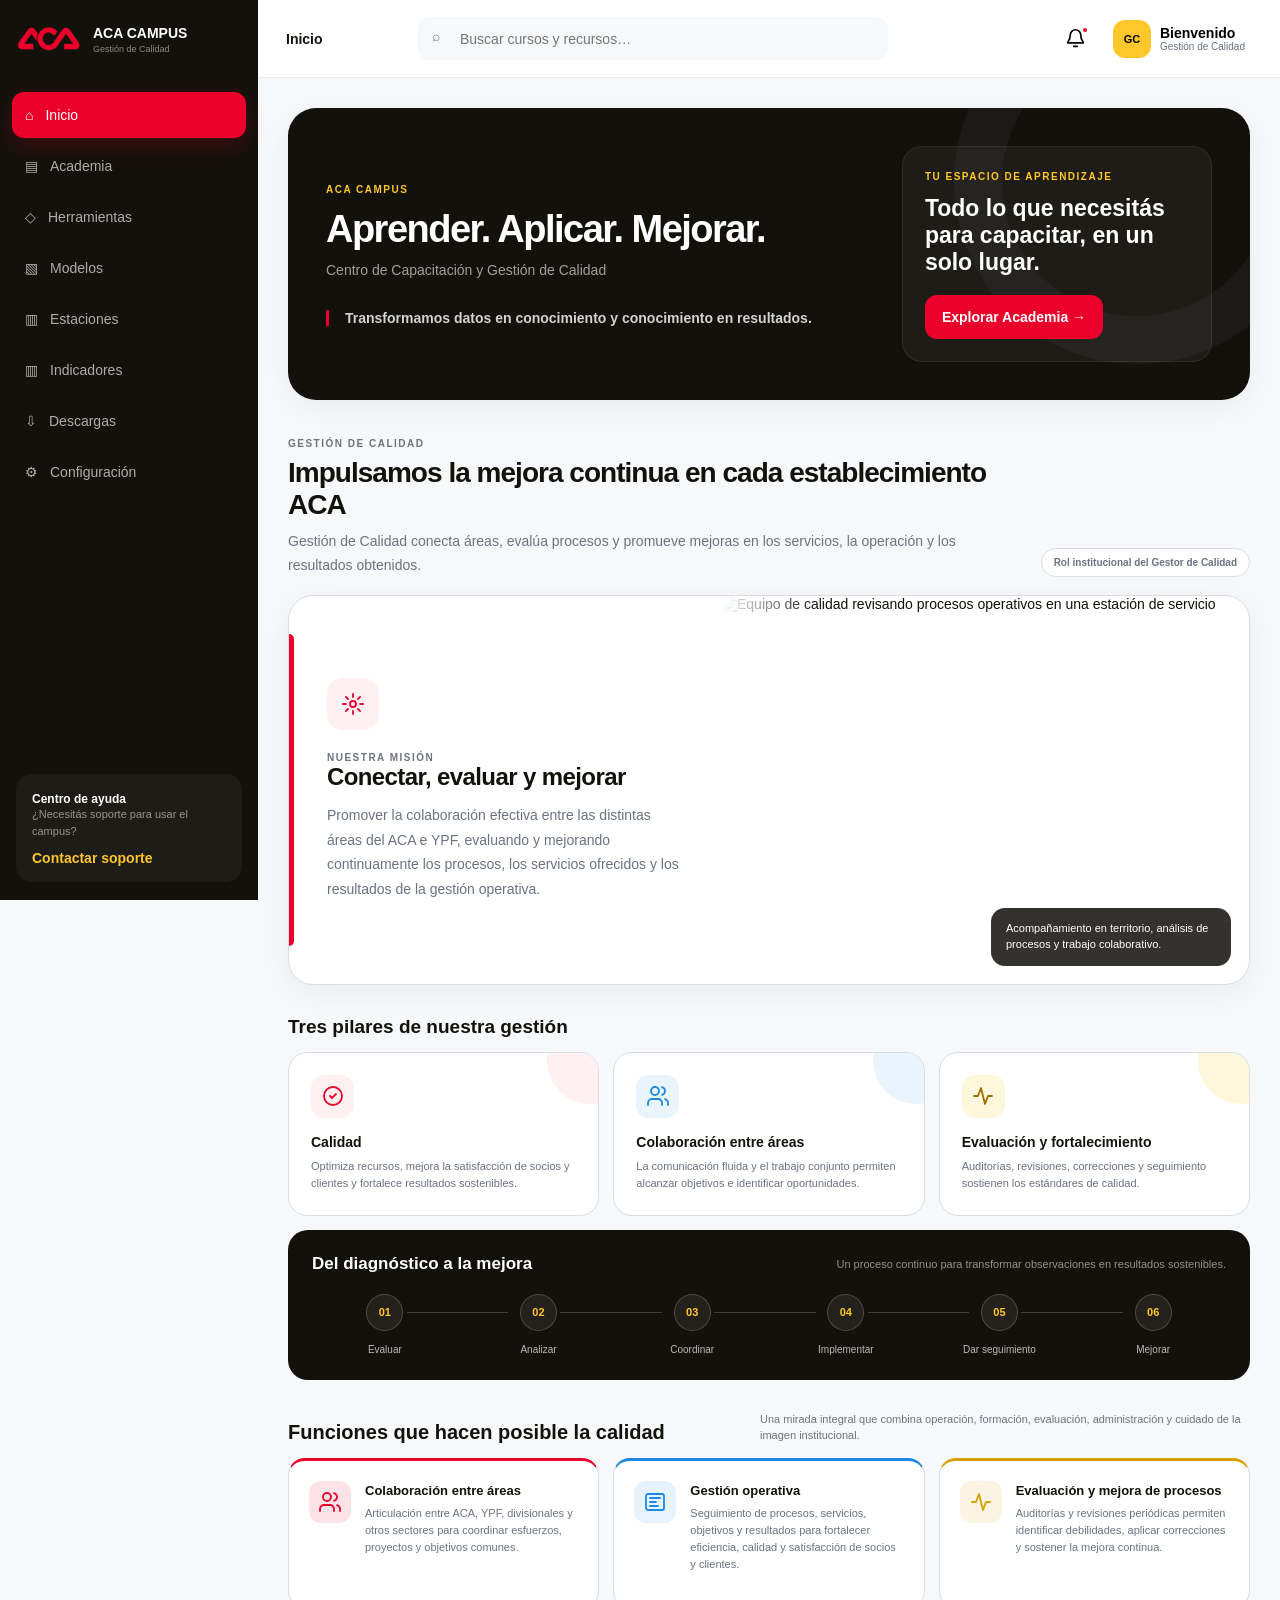
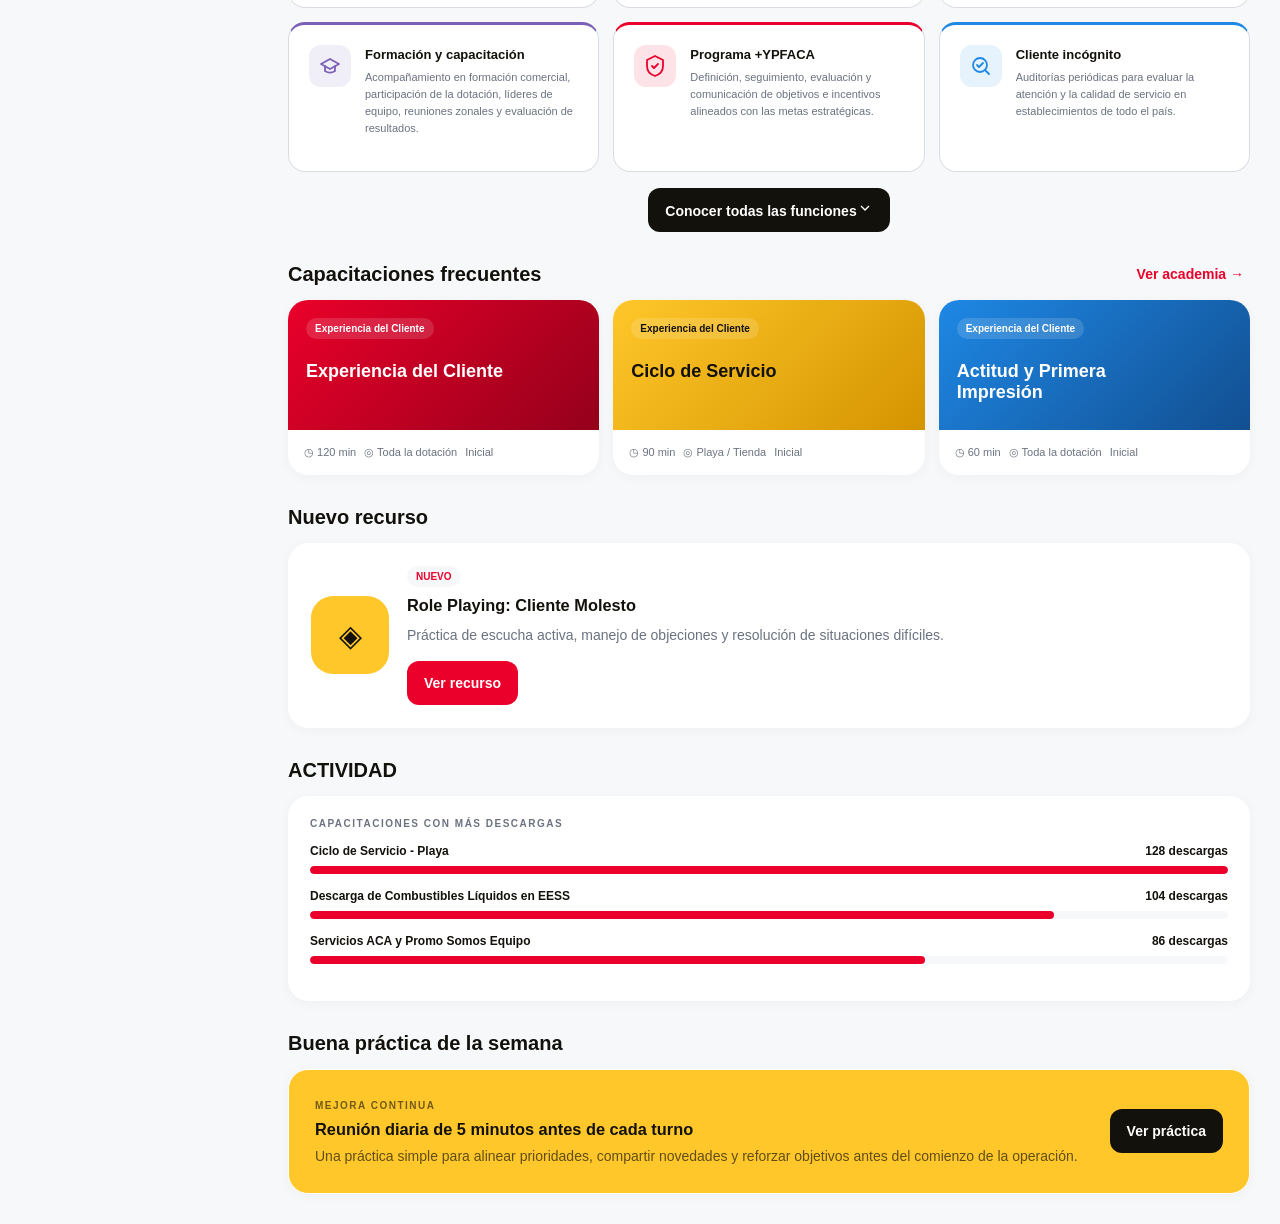
==== index.html @ 15010ae4 "Actualizar caché de materiales" ====
<!doctype html>
<html lang="es"><head><meta charset="utf-8"><meta name="viewport" content="width=device-width,initial-scale=1"><meta name="theme-color" content="#13110C"><title>ACA Campus</title><link rel="stylesheet" href="academy.css"><link rel="stylesheet" href="home-quality.css"><style>.quality-mission-visual{margin:0}</style>
<style>
:root{--black:#13110C;--red:#EA002A;--yellow:#FFC72A;--white:#fff;--bg:#F7F8FA;--line:#D9DDE3;--muted:#6B7280;--blue:#1E88E5;--shadow:0 8px 32px #13110c0d}*{box-sizing:border-box}html{scroll-behavior:smooth}body{margin:0;background:var(--bg);color:var(--black);font-family:Inter,-apple-system,BlinkMacSystemFont,"Segoe UI",Arial,sans-serif;font-size:14px}button,input{font:inherit}button,a{cursor:pointer}button:focus-visible,a:focus-visible,input:focus-visible{outline:3px solid #ea002a55;outline-offset:2px}.icon{width:20px;height:20px;stroke:currentColor;fill:none;stroke-width:1.9;stroke-linecap:round;stroke-linejoin:round}.sidebar{position:fixed;inset:0 auto 0 0;width:258px;background:var(--black);color:white;z-index:30;display:flex;flex-direction:column}.brand{height:78px;padding:18px;display:flex;align-items:center;gap:11px}.logo-slot{position:relative;width:64px;height:40px;flex:0 0 64px;overflow:hidden}.logo-slot img{position:absolute;width:328px;height:auto;max-width:none;left:-123px;top:-59px}.brand b{font-size:14px}.brand small{display:block;color:#ffffff82;font-size:9px;margin-top:3px}.nav{padding:14px 12px;display:grid;gap:5px}.nav button{min-height:46px;border:0;border-radius:12px;background:transparent;color:#ffffffa8;display:flex;align-items:center;gap:12px;padding:0 13px;text-align:left}.nav button:hover{background:#ffffff12;color:#fff}.nav button.active{background:var(--red);color:#fff;box-shadow:0 8px 25px #ea002a33}.help{margin:auto 16px 18px;padding:16px;border-radius:16px;background:#ffffff0c}.help b{font-size:12px}.help p{font-size:11px;line-height:1.5;color:#ffffff88}.help button{border:0;background:none;color:var(--yellow);font-weight:700;padding:0}.header{position:sticky;top:0;margin-left:258px;height:78px;background:#fffffff2;backdrop-filter:blur(14px);border-bottom:1px solid #d9dde399;z-index:20;display:flex;align-items:center;padding:0 28px;gap:22px}.section-name{font-weight:800;min-width:110px}.search{position:relative;max-width:470px;flex:1}.search input{width:100%;height:43px;border:0;background:var(--bg);border-radius:12px;padding:0 15px 0 42px}.search .icon{position:absolute;left:14px;top:11px;color:var(--muted)}.head-actions{margin-left:auto;display:flex;align-items:center;gap:9px}.icon-btn{width:42px;height:42px;border:0;border-radius:12px;background:transparent;display:grid;place-items:center;position:relative}.icon-btn:hover{background:var(--bg)}.dot{position:absolute;width:8px;height:8px;border-radius:50%;background:var(--red);right:8px;top:8px;border:2px solid white}.profile{border:0;background:transparent;display:flex;gap:9px;align-items:center;text-align:left;padding:4px 7px;border-radius:12px}.profile:hover{background:var(--bg)}.avatar{width:38px;height:38px;background:var(--yellow);border-radius:12px;display:grid;place-items:center;font-size:11px;font-weight:800}.profile small{display:block;color:var(--muted);font-size:10px}.menu{display:none}.main{margin-left:258px;padding:30px;max-width:1700px}.view{display:none;animation:fade .28s ease}.view.active{display:block}@keyframes fade{from{opacity:0;transform:translateY(7px)}}h1,h2,h3,p{margin-top:0}.eyebrow{text-transform:uppercase;font-weight:800;letter-spacing:.15em;font-size:10px;color:var(--muted)}.page-title{font-size:31px;letter-spacing:-.04em;margin-bottom:8px}.lead{color:var(--muted);max-width:660px;line-height:1.65}.section-head{display:flex;justify-content:space-between;align-items:center;margin:31px 0 14px}.section-head h2{font-size:20px;margin:0}.link-btn{border:0;background:none;color:var(--red);font-weight:700}.card{background:#fff;border:1px solid #fff;border-radius:20px;box-shadow:0 2px 12px #13110c0a}.hero{border-radius:28px;background:var(--black);color:white;padding:38px;position:relative;overflow:hidden;display:grid;grid-template-columns:1.3fr .7fr;align-items:center;min-height:270px;box-shadow:var(--shadow)}.hero:after{content:"";position:absolute;width:270px;height:270px;border:48px solid #ffffff0a;border-radius:50%;right:-70px;top:-110px}.hero h1{font-size:38px;letter-spacing:-.04em;margin:8px 0}.hero p{color:#ffffff99;line-height:1.6}.hero blockquote{margin:28px 0 0;border-left:3px solid var(--red);padding-left:16px;color:#ffffffd0;font-weight:600}.hero-side{z-index:1;background:#ffffff0c;border:1px solid #ffffff12;border-radius:20px;padding:22px}.hero-side h2{font-size:23px}.btn{border:0;background:var(--red);color:#fff;font-weight:750;border-radius:12px;padding:12px 17px;min-height:44px;transition:.2s}.btn:hover{transform:translateY(-1px);background:#c90024}.btn.dark{background:var(--black)}.btn.ghost{background:#fff;color:var(--black);border:1px solid var(--line)}.stats,.quick,.training-grid,.kpis,.tools-grid,.model-grid,.station-grid{display:grid;gap:14px}.stats{grid-template-columns:repeat(4,1fr);margin-top:16px}.stat{padding:19px}.stat strong{font-size:25px}.stat span{display:block;color:var(--muted);font-size:12px;margin-top:5px}.quick{grid-template-columns:repeat(6,1fr)}.quick-card{border:0;text-align:left;padding:16px;min-height:126px;display:flex;flex-direction:column;justify-content:space-between;transition:.2s}.quick-card:hover,.lift:hover{transform:translateY(-3px);box-shadow:var(--shadow)}.quick-card .ico{width:43px;height:43px;border-radius:13px;background:#fff0f2;color:var(--red);display:grid;place-items:center}.quick-card b{display:block}.training-grid{grid-template-columns:repeat(3,1fr)}.course{border:0;text-align:left;overflow:hidden;padding:0;transition:.2s}.course-art{height:130px;background:linear-gradient(135deg,var(--red),#94001b);padding:18px;color:#fff;position:relative}.course:nth-child(3n+2) .course-art{background:linear-gradient(135deg,var(--yellow),#d49400);color:var(--black)}.course:nth-child(3n) .course-art{background:linear-gradient(135deg,var(--blue),#124f91)}.course-art b{font-size:18px;display:block;max-width:220px}.course-body{padding:16px}.meta{display:flex;gap:8px;flex-wrap:wrap;color:var(--muted);font-size:11px}.badge{display:inline-block;border-radius:99px;background:var(--bg);padding:5px 9px;font-weight:700;font-size:10px}.two-col{display:grid;grid-template-columns:1.3fr .7fr;gap:17px}.resource{padding:22px;display:flex;gap:18px;align-items:center}.resource-icon{width:78px;height:78px;display:grid;place-items:center;border-radius:22px;background:var(--yellow);font-size:30px}.timeline{padding:20px}.event{display:flex;gap:13px;padding:10px 0}.date{width:50px;height:46px;border-radius:12px;background:var(--bg);color:var(--red);display:grid;place-items:center;font-size:10px;font-weight:800;text-align:center}.event p{margin:0;font-weight:700}.event small{color:var(--muted)}.progress-card{padding:21px}.progress-row{margin:15px 0}.progress-row div{display:flex;justify-content:space-between;font-size:12px;font-weight:700}.track{height:8px!important;background:var(--bg);border-radius:99px;margin-top:8px;overflow:hidden}.track i{display:block;height:100%;background:var(--red);border-radius:99px}.practice{padding:26px;background:var(--yellow);display:flex;gap:17px;align-items:center;justify-content:space-between}.practice p{color:#13110caa;margin:7px 0 0;line-height:1.5}.filters{display:flex;gap:8px;flex-wrap:wrap;margin:22px 0}.filter{border:1px solid var(--line);background:#fff;border-radius:99px;padding:9px 14px;color:var(--muted)}.filter.active{background:var(--black);color:#fff;border-color:var(--black)}.tools-grid{grid-template-columns:repeat(3,1fr)}.tool-card,.model-card,.station{padding:20px}.tool-card h3,.model-card h3,.station h3{margin:14px 0 8px}.tool-card p,.model-card p,.station p{color:var(--muted);line-height:1.5;font-size:12px}.tool-icon{width:45px;height:45px;background:#fff7dc;color:#9b7100;border-radius:14px;display:grid;place-items:center}.card-actions{display:flex;gap:8px;margin-top:17px}.card-actions .btn{padding:9px 12px;min-height:38px;font-size:12px}.model-grid,.station-grid{grid-template-columns:repeat(4,1fr)}.preview{height:95px;border-radius:13px;background:linear-gradient(135deg,var(--bg),#e8ebef);display:grid;place-items:center;color:var(--muted)}.status{color:#138a55;background:#e9f8f1}.status.warn{color:#9a6700;background:#fff5d7}.kpis{grid-template-columns:repeat(4,1fr)}.chart-grid{display:grid;grid-template-columns:1.4fr .6fr;gap:16px;margin-top:16px}.chart{padding:24px}.bars{height:220px;display:flex;align-items:end;gap:9%;padding:25px 4% 0;border-bottom:1px solid var(--line)}.bar{flex:1;background:linear-gradient(var(--blue),#78b8ed);border-radius:8px 8px 0 0;position:relative}.bar span{position:absolute;bottom:-22px;width:100%;text-align:center;font-size:10px;color:var(--muted)}.donut{width:150px;height:150px;border-radius:50%;background:conic-gradient(var(--red) 0 42%,var(--yellow) 42% 70%,var(--blue) 70% 88%,var(--line) 88%);margin:22px auto;display:grid;place-items:center}.donut:after{content:"88%";width:102px;height:102px;border-radius:50%;background:#fff;display:grid;place-items:center;font-size:24px;font-weight:800}.empty{padding:50px;text-align:center}.modal-wrap{display:none;position:fixed;inset:0;background:#13110cb8;z-index:100;padding:18px;align-items:center;justify-content:center}.modal-wrap.open{display:flex}.modal{background:#fff;width:min(850px,100%);max-height:92vh;overflow:auto;border-radius:24px;box-shadow:0 25px 80px #0005}.modal-head{background:var(--black);color:#fff;padding:27px;position:relative}.modal-body{padding:27px}.close{position:absolute;right:18px;top:17px;border:0;background:#ffffff18;color:#fff;width:39px;height:39px;border-radius:12px;font-size:21px}.detail-grid{display:grid;grid-template-columns:repeat(3,1fr);gap:12px}.detail-box{background:var(--bg);padding:15px;border-radius:14px}.detail-box b{display:block;margin-bottom:5px}.resources{display:grid;grid-template-columns:repeat(4,1fr);gap:9px}.resource-mini{padding:13px;border:1px solid var(--line);border-radius:12px;text-align:center}.toast{position:fixed;right:24px;bottom:24px;background:var(--black);color:#fff;border-left:4px solid var(--yellow);padding:14px 18px;border-radius:12px;box-shadow:var(--shadow);z-index:200;transform:translateY(100px);opacity:0;transition:.25s}.toast.show{transform:none;opacity:1}.overlay{display:none}.search-results{position:absolute;top:49px;left:0;right:0;background:#fff;border-radius:14px;box-shadow:var(--shadow);padding:8px;display:none;max-height:330px;overflow:auto}.search-results.open{display:block}.result{width:100%;border:0;background:#fff;text-align:left;padding:12px;border-radius:10px}.result:hover{background:var(--bg)}.result small{display:block;color:var(--muted);margin-top:3px}
.head-actions{position:relative}.notification-button .icon{width:21px;height:21px}.notification-panel{display:none;position:absolute;right:0;top:52px;width:350px;background:var(--white);border:1px solid var(--line);border-radius:17px;box-shadow:0 18px 50px #13110c1f;overflow:hidden;z-index:60}.notification-panel.open{display:block;animation:fade .2s ease}.notification-head{display:flex;align-items:center;justify-content:space-between;padding:17px 18px;border-bottom:1px solid var(--line)}.notification-head h2{font-size:16px;margin:0}.notification-item{display:flex;gap:12px;padding:14px 18px;border-bottom:1px solid #d9dde380}.notification-mark{width:9px;height:9px;flex:0 0 9px;margin-top:5px;border-radius:50%;background:var(--red)}.notification-item b{display:block;font-size:12px}.notification-item p{margin:3px 0;color:var(--black);font-weight:650;font-size:12px}.notification-item time{color:var(--muted);font-size:10px}.notification-all{width:100%;border:0;background:var(--white);color:var(--red);padding:14px;font-weight:750}.notification-all:hover{background:var(--bg)}
@media(max-width:1100px){.quick{grid-template-columns:repeat(3,1fr)}.tools-grid{grid-template-columns:repeat(2,1fr)}.model-grid,.station-grid{grid-template-columns:repeat(2,1fr)}}@media(max-width:800px){.sidebar{transform:translateX(-100%);transition:.25s;width:286px}.sidebar.open{transform:none}.overlay.open{display:block;position:fixed;inset:0;background:#0007;z-index:29}.header,.main{margin-left:0}.header{padding:0 14px}.menu{display:grid}.section-name{display:none}.profile div:last-child{display:none}.main{padding:20px 15px}.hero{grid-template-columns:1fr;padding:27px}.hero-side{margin-top:22px}.stats,.kpis{grid-template-columns:repeat(2,1fr)}.training-grid,.tools-grid{grid-template-columns:1fr 1fr}.two-col,.chart-grid{grid-template-columns:1fr}}@media(max-width:560px){.search{display:none}.notification-panel{position:fixed;top:70px;left:12px;right:12px;width:auto}.hero h1{font-size:31px}.stats,.training-grid,.tools-grid,.model-grid,.station-grid,.detail-grid{grid-template-columns:1fr}.quick{grid-template-columns:repeat(2,1fr)}.resources{grid-template-columns:repeat(2,1fr)}.practice,.resource{align-items:flex-start;flex-direction:column}.main{padding:16px 12px}.page-title{font-size:27px}}
</style></head><body>
<div class="overlay" id="overlay"></div><aside class="sidebar" id="sidebar"><div class="brand"><span class="logo-slot"><img src="logo.png" alt="Automóvil Club Argentino"></span><div><b>ACA CAMPUS</b><small>Gestión de Calidad</small></div></div><nav class="nav" id="nav" aria-label="Navegación principal"></nav><div class="help"><b>Centro de ayuda</b><p>¿Necesitás soporte para usar el campus?</p><button data-toast="Solicitud de soporte registrada">Contactar soporte</button></div></aside>
<header class="header"><button class="icon-btn menu" id="menu" aria-label="Abrir menú">☰</button><b class="section-name" id="sectionName">Inicio</b><div class="search"><span class="icon">⌕</span><input id="search" aria-label="Buscar capacitaciones y herramientas" placeholder="Buscar cursos y recursos…" autocomplete="off"><div class="search-results" id="results"></div></div><div class="head-actions"><button class="icon-btn notification-button" id="notificationButton" aria-label="Abrir novedades" aria-expanded="false" aria-controls="notificationPanel"><svg class="icon" viewBox="0 0 24 24" aria-hidden="true"><path d="M18 8a6 6 0 0 0-12 0c0 7-3 7-3 9h18c0-2-3-2-3-9"></path><path d="M10 21h4"></path></svg><i class="dot" id="notificationDot"></i></button><section class="notification-panel" id="notificationPanel" aria-label="Novedades"><div class="notification-head"><h2>Novedades</h2><span class="badge">3 nuevas</span></div><article class="notification-item"><i class="notification-mark"></i><div><b>Nueva capacitación disponible</b><p>Experiencia del Cliente</p><time>Hace 2 días</time></div></article><article class="notification-item"><i class="notification-mark"></i><div><b>Nuevo recurso</b><p>Role Playing – Cliente Molesto</p><time>Hace 3 días</time></div></article><article class="notification-item"><i class="notification-mark"></i><div><b>Material actualizado</b><p>Ciclo de Servicio</p><time>Hace 5 días</time></div></article><button class="notification-all" data-toast="Todas las novedades están al día">Ver todas las novedades</button></section><button class="profile" data-toast="Gestión de Calidad"><span class="avatar">GC</span><div><b>Bienvenido</b><small>Gestión de Calidad</small></div></button></div></header><main class="main" id="app"></main>
<div class="modal-wrap" id="modal" role="dialog" aria-modal="true" aria-labelledby="modalTitle"><div class="modal"><div class="modal-head"><button class="close" aria-label="Cerrar detalle">×</button><span class="eyebrow" style="color:var(--yellow)">Ficha de capacitación</span><h2 id="modalTitle"></h2><div class="meta" id="modalMeta"></div></div><div class="modal-body" id="modalBody"></div></div></div><div class="toast" id="toast" role="status" aria-live="polite"></div>
<script src="academy-data.js?v=20260818-3"></script><script src="home-quality.js"></script>
<script>
'use strict';
const icons={home:'⌂',academy:'▤',tools:'◇',models:'▧',stations:'▥',indicators:'▥',downloads:'⇩',settings:'⚙'};
const nav=[['inicio','Inicio','home'],['academia','Academia','academy'],['herramientas','Herramientas','tools'],['modelos','Modelos','models'],['estaciones','Estaciones','stations'],['indicadores','Indicadores','indicators'],['descargas','Descargas','downloads'],['configuracion','Configuración','settings']];
const courses=[['Experiencia del Cliente','Experiencia del Cliente','120 min','Toda la dotación','Inicial'],['Ciclo de Servicio','Experiencia del Cliente','90 min','Playa / Tienda','Inicial'],['Actitud y Primera Impresión','Experiencia del Cliente','60 min','Toda la dotación','Inicial'],['Venta Sugestiva','Comercial','90 min','Equipo comercial','Intermedio'],['Asociación ACA','Comercial','60 min','Equipo comercial','Inicial'],['Trabajo en Equipo','Trabajo en Equipo','90 min','Toda la dotación','Intermedio'],['Manejo de Conflictos','Gestión','120 min','Responsables de equipo','Avanzado'],['Indicadores','Gestión','75 min','Gestores de Calidad','Intermedio'],['Descarga de Combustibles','Operación','90 min','Personal de playa','Avanzado']];
const tools=[['Role Playing','Practicar conversaciones reales','20 min','Simulación'],['Casos reales','Analizar decisiones y consecuencias','30 min','Análisis'],['Análisis de reseñas','Detectar oportunidades desde la voz del cliente','25 min','Debate'],['Fichas de procesos','Comprender pasos críticos','20 min','Proceso'],['¿Quién hace qué?','Clarificar roles y responsabilidades','15 min','Equipo'],['Ordenar el proceso','Reconstruir una secuencia operativa','20 min','Juego'],['Semáforo','Priorizar mejoras y riesgos','15 min','Reflexión'],['Caja de decisiones','Entrenar criterios ante dilemas','25 min','Desafío'],['Cliente por un día','Observar desde la experiencia cliente','40 min','Inmersión'],['Bingo comercial','Reforzar conceptos de venta','20 min','Gamificación'],['Muro de ideas','Construir soluciones colaborativas','15 min','Ideación'],['Videos cortos','Disparar conversaciones concretas','10 min','Audiovisual'],['Kahoot / Quiz','Comprobar aprendizajes jugando','15 min','Evaluación']];
const models=['Planificación de capacitación','Agenda','Lista de asistencia','Evaluación','Encuesta','Registro de compromisos','Informe de capacitación','Seguimiento'];
const stations=[['ACA Córdoba','Experiencia del Cliente · 08 ago','32','Al día'],['ACA Rosario','Ciclo de Servicio · 29 jul','24','Seguimiento pendiente'],['ACA Tucumán','Venta Sugestiva · 22 jul','19','Al día'],['ACA Mendoza','Trabajo en Equipo · 15 jul','27','En revisión']];
const app=document.getElementById('app'),sidebar=document.getElementById('sidebar'),overlay=document.getElementById('overlay'),notificationButton=document.getElementById('notificationButton'),notificationPanel=document.getElementById('notificationPanel'),notificationDot=document.getElementById('notificationDot');
document.getElementById('nav').innerHTML=nav.map(([id,label,ico])=>`<button data-view="${id}"><span aria-hidden="true">${icons[ico]}</span>${label}</button>`).join('');
const head=(title,desc)=>`<p class="eyebrow">ACA Campus</p><h1 class="page-title">${title}</h1><p class="lead">${desc}</p>`;
const courseCards=(list=courses)=>`<div class="training-grid">${list.map((c,i)=>`<button class="course card lift" data-course="${c[0]}"><div class="course-art"><span class="badge" style="background:#ffffff24;color:inherit">${c[1]}</span><b style="margin-top:22px">${c[0]}</b></div><div class="course-body"><div class="meta"><span>◷ ${c[2]}</span><span>◎ ${c[3]}</span><span>${c[4]}</span></div></div></button>`).join('')}</div>`;
const dashboard=()=>`<section class="hero"><div><p class="eyebrow" style="color:var(--yellow)">ACA CAMPUS</p><h1>Aprender. Aplicar. Mejorar.</h1><p>Centro de Capacitación y Gestión de Calidad</p><blockquote>Transformamos datos en conocimiento y conocimiento en resultados.</blockquote></div><div class="hero-side"><p class="eyebrow" style="color:var(--yellow)">Tu espacio de aprendizaje</p><h2>Todo lo que necesitás para capacitar, en un solo lugar.</h2><button class="btn" data-view="academia">Explorar Academia →</button></div></section><section class="stats"><article class="card stat"><strong>5</strong><span>Capacitaciones realizadas</span></article><article class="card stat"><strong>78</strong><span>Personas capacitadas</span></article><article class="card stat"><strong>12,5 h</strong><span>Horas capacitadas</span></article><article class="card stat"><strong>3</strong><span>Nuevos recursos</span></article></section><div class="section-head"><h2>Accesos rápidos</h2></div><section class="quick">${nav.slice(1,7).map(([id,label,ico])=>`<button class="quick-card card" data-view="${id}"><span class="ico">${icons[ico]}</span><b>${label} ↗</b></button>`).join('')}</section><div class="section-head"><h2>Capacitaciones frecuentes</h2><button class="link-btn" data-view="academia">Ver academia →</button></div>${courseCards(courses.slice(0,3))}<div class="section-head"><h2>Recursos y agenda</h2></div><div class="two-col"><article class="card resource"><div class="resource-icon">◈</div><div><span class="badge" style="color:var(--red)">NUEVO</span><h3 style="margin:9px 0">Role Playing: Cliente Molesto</h3><p class="lead">Práctica de escucha activa, manejo de objeciones y resolución de situaciones difíciles.</p><button class="btn" data-resource="Role Playing: Cliente Molesto">Ver recurso</button></div></article><article class="card timeline"><div class="event"><span class="date">15 AGO</span><div><p>ACA Córdoba</p><small>Experiencia del Cliente · En preparación</small></div></div><div class="event"><span class="date">22 AGO</span><div><p>ACA Rosario</p><small>Ciclo de Servicio · Programada</small></div></div></article></div><div class="section-head"><h2>Mi actividad</h2></div><article class="card progress-card">${[['Capacitaciones realizadas',80],['Horas capacitadas',65],['Estaciones alcanzadas',90]].map(x=>`<div class="progress-row"><div><span>${x[0]}</span><b>${x[1]}%</b></div><div class="track"><i style="width:${x[1]}%"></i></div></div>`).join('')}</article><div class="section-head"><h2>Buena práctica de la semana</h2></div><article class="card practice"><div><span class="eyebrow" style="color:#13110c99">Mejora continua</span><h3 style="margin:8px 0 0">Reunión diaria de 5 minutos antes de cada turno</h3><p>Una práctica simple para alinear prioridades, compartir novedades y reforzar objetivos antes del comienzo de la operación.</p></div><button class="btn dark" data-toast="Buena práctica guardada">Ver práctica</button></article>`;
const views={inicio:dashboard,academia:()=>`${head('Academia','Biblioteca visual para preparar experiencias de aprendizaje que se convierten en resultados.')}<div class="filters" id="filters">${['Todas','Experiencia del Cliente','Comercial','Trabajo en Equipo','Gestión','Seguridad','Operación'].map((f,i)=>`<button class="filter ${i?'':'active'}" data-filter="${f}">${f}</button>`).join('')}</div><div id="courseList">${courseCards()}</div>`,herramientas:()=>`${head('Caja de Herramientas del Capacitador','Dinámicas listas para activar la participación, practicar y llevar el aprendizaje a la acción.')}<div class="tools-grid" style="margin-top:24px">${tools.map(t=>`<article class="card tool-card lift"><div class="tool-icon">◇</div><h3>${t[0]}</h3><p>${t[1]}</p><div class="meta"><span>◷ ${t[2]}</span><span class="badge">${t[3]}</span></div><div class="card-actions"><button class="btn" data-resource="${t[0]}">Ver recurso</button></div></article>`).join('')}</div>`,modelos:()=>`${head('Modelos','Plantillas editables para preparar, documentar y acompañar cada capacitación.')}<div class="model-grid" style="margin-top:24px">${models.map(m=>`<article class="card model-card lift"><div class="preview">▤ Vista previa</div><h3>${m}</h3><p>Modelo institucional listo para adaptar.</p><div class="card-actions"><button class="btn ghost" data-toast="Vista previa: ${m}">Vista previa</button><button class="btn" data-toast="Descarga simulada: ${m}">Descargar</button></div></article>`).join('')}</div>`,estaciones:()=>`${head('Estaciones','Seguimiento visual de la actividad de capacitación en cada sede.')}<div class="station-grid" style="margin-top:24px">${stations.map(s=>`<article class="card station lift"><span class="badge ${s[3].includes('pendiente')?'warn':'status'}">${s[3]}</span><h3>${s[0]}</h3><p><b>Última capacitación</b><br>${s[1]}</p><p><b>${s[2]}</b> participantes</p><button class="btn ghost" data-toast="Ficha de ${s[0]}">Ver estación</button></article>`).join('')}</div>`,indicadores:()=>`${head('Indicadores','Una lectura clara del impacto del aprendizaje en la red ACA.')}<div class="kpis" style="margin-top:24px">${[['24','Capacitaciones realizadas'],['126 h','Horas capacitadas'],['184','Participantes'],['12','Estaciones alcanzadas']].map(x=>`<article class="card stat"><strong>${x[0]}</strong><span>${x[1]}</span></article>`).join('')}</div><div class="chart-grid"><article class="card chart"><h3>Capacitaciones por mes</h3><div class="bars">${[38,54,48,70,82,96].map((v,i)=>`<i class="bar" style="height:${v}%"><span>${['Mar','Abr','May','Jun','Jul','Ago'][i]}</span></i>`).join('')}</div></article><article class="card chart"><h3>Estaciones alcanzadas</h3><div class="donut"></div><p style="text-align:center;color:var(--muted)">Meta anual</p></article></div><div class="section-head"><h2>Temas más utilizados</h2></div><article class="card progress-card">${[['Experiencia del Cliente',86],['Ciclo de Servicio',68],['Venta Sugestiva',52]].map(x=>`<div class="progress-row"><div><span>${x[0]}</span><b>${x[1]}%</b></div><div class="track"><i style="width:${x[1]}%;background:var(--blue)"></i></div></div>`).join('')}</article>`,descargas:()=>`${head('Descargas','Materiales disponibles para acompañarte online y offline.')}<div class="model-grid" style="margin-top:24px">${['Kit del capacitador','Presentaciones frecuentes','Checklists operativos','Material institucional'].map(m=>`<article class="card model-card"><div class="preview">⇩</div><h3>${m}</h3><p>Paquete de recursos ACA Campus.</p><button class="btn" data-toast="Descarga simulada: ${m}">Descargar</button></article>`).join('')}</div>`,configuracion:()=>`${head('Configuración','Personalizá tu experiencia en ACA Campus.')}<article class="card" style="padding:25px;margin-top:24px;max-width:700px"><h3>Preferencias</h3>${['Notificaciones de nuevas capacitaciones','Recordatorios de agenda','Resumen mensual por correo'].map((x,i)=>`<label style="display:flex;justify-content:space-between;padding:16px 0;border-bottom:1px solid var(--line)"><span>${x}</span><input type="checkbox" ${i<2?'checked':''}></label>`).join('')}<button class="btn" style="margin-top:20px" data-toast="Preferencias guardadas">Guardar cambios</button></article>`};
function navigate(id){if(!views[id])id='inicio';app.innerHTML=views[id]();document.getElementById('sectionName').textContent=nav.find(n=>n[0]===id)[1];document.querySelectorAll('[data-view]').forEach(b=>b.classList.toggle('active',b.closest('#nav')&&b.dataset.view===id));sidebar.classList.remove('open');overlay.classList.remove('open');scrollTo(0,0);location.hash=id;}
function toast(msg){const t=document.getElementById('toast');t.textContent=msg;t.classList.add('show');clearTimeout(toast.timer);toast.timer=setTimeout(()=>t.classList.remove('show'),2600)}
views.inicio=()=>dashboard().replace('</section><section class="stats">','</section>'+qualitySection()+'<section class="stats">').replace(/<section class="stats">[\s\S]*?<\/section><div class="section-head"><h2>Accesos rápidos<\/h2><\/div><section class="quick">[\s\S]*?<\/section>/,'').replace(/<article class="card timeline">[\s\S]*?<\/article>/,'').replace('Recursos y agenda','Nuevo recurso').replace('<div class="two-col"><article class="card resource">','<div><article class="card resource">').replace(/<div class="section-head"><h2>Mi actividad<\/h2><\/div><article class="card progress-card">[\s\S]*?<\/article>/,`<div class="section-head"><h2>ACTIVIDAD</h2></div><article class="card progress-card"><p class="eyebrow">Capacitaciones con más descargas</p>${[['Ciclo de Servicio - Playa',128,100],['Descarga de Combustibles Líquidos en EESS',104,81],['Servicios ACA y Promo Somos Equipo',86,67]].map(x=>`<div class="progress-row"><div><span>${x[0]}</span><b>${x[1]} descargas</b></div><div class="track"><i style="width:${x[2]}%"></i></div></div>`).join('')}</article>`);
function renderAcademyCards(list){return `<div class="academy-grid">${list.length?list.map(c=>`<article class="academy-card" style="--course-accent:${c.color}"><div class="academy-accent"></div><div class="academy-card-body"><span class="academy-category">${c.category}</span><h3>${c.title}</h3><p class="academy-description">${c.description}</p>${c.sector?`<p class="academy-sector"><span aria-hidden="true">◎</span><span>${c.sector}</span></p>`:''}<button class="btn" data-real-course="${c.title}">Ver capacitación</button></div></article>`).join(''):'<article class="card academy-empty">No se encontraron capacitaciones para este filtro.</article>'}</div>`}
function renderAcademy(){return `${head('Academia','Biblioteca real de capacitación para Gestores de Calidad ACA.')}<div class="academy-toolbar"><div class="filters" id="academyFilters">${academyCategories.map((category,index)=>`<button class="filter ${index?'':'active'}" data-academy-filter="${category}">${category}</button>`).join('')}</div><p class="academy-count" id="academyCount">${academyCourses.length} capacitaciones disponibles</p></div><div id="academyCourseList">${renderAcademyCards(academyCourses)}</div>`}
views.academia=renderAcademy;
function openAcademyCourse(name){const c=academyCourses.find(course=>course.title===name);if(!c)return;document.getElementById('modalTitle').textContent=c.title;document.getElementById('modalMeta').innerHTML=`<span>${c.category}</span>${c.sector?`<span>◎ ${c.sector}</span>`:''}`;const objective=c.objective?`<section><h3>Objetivo</h3><p class="lead">${c.objective}</p></section>`:'';const urls=c.urls||[];const fileLabel=c.files.length===1?'Archivo original':'Archivos originales';const material=urls.length?`<p class="original-file"><b>${fileLabel}:</b><br>${c.files.join('<br>')}</p>${urls.map((url,index)=>`<a class="btn material-link" href="${url}" target="_blank" rel="noopener">Abrir material original${urls.length>1?' '+(index+1):''}</a>`).join(' ')}`:`<p class="original-file"><b>Material original:</b><br>No incluido en la versión pública.</p>`;document.getElementById('modalBody').innerHTML=`<p class="lead">${c.description}</p>${objective}<section><h3 style="margin-top:24px">Contenidos principales</h3><ul class="academy-detail-list">${c.contents.map(item=>`<li>${item}</li>`).join('')}</ul></section><section><h3 style="margin-top:24px">Recursos disponibles</h3><div class="resources">${c.resources.map(resource=>`<span class="resource-mini">${resource}</span>`).join('')}</div></section>${material}`;document.getElementById('modal').classList.add('open');document.querySelector('.close').focus()}
function openCourse(name){const c=courses.find(x=>x[0]===name);document.getElementById('modalTitle').textContent=c[0];document.getElementById('modalMeta').innerHTML=`<span>◷ ${c[2]}</span><span>◎ ${c[3]}</span><span>${c[4]}</span>`;document.getElementById('modalBody').innerHTML=`<div class="detail-grid"><div class="detail-box"><b>Objetivo</b>Brindar herramientas prácticas para elevar la calidad de servicio.</div><div class="detail-box"><b>Competencias</b>Escucha activa, empatía y orientación a resultados.</div><div class="detail-box"><b>Agenda</b>Apertura, práctica, reflexión y compromiso.</div></div><h3 style="margin-top:25px">Contenido y recursos</h3><div class="resources">${['Presentación','PDF','Videos','Dinámicas','Role Playing','Checklist','Evaluación','Tips'].map(r=>`<button class="resource-mini" data-toast="${r}: demostración visual">${r}</button>`).join('')}</div><h3 style="margin-top:25px">Tips para el capacitador</h3><p class="lead">Conectá los conceptos con situaciones reales, habilitá la participación y cerrá con un compromiso observable.</p><button class="btn" data-toast="Capacitación iniciada: ${c[0]}">Iniciar capacitación</button>`;document.getElementById('modal').classList.add('open');document.querySelector('.close').focus()}
document.addEventListener('click',e=>{const b=e.target.closest('button');if(!b)return;if(b.dataset.view)navigate(b.dataset.view);if(b.dataset.toast)toast(b.dataset.toast);if(b.dataset.course)openCourse(b.dataset.course);if(b.dataset.resource)toast(`Recurso abierto: ${b.dataset.resource}`);if(b.dataset.filter){document.querySelectorAll('.filter').forEach(x=>x.classList.toggle('active',x===b));const f=b.dataset.filter;document.getElementById('courseList').innerHTML=courseCards(f==='Todas'?courses:courses.filter(c=>c[1]===f));}if(b.classList.contains('close'))document.getElementById('modal').classList.remove('open')});
document.addEventListener('click',e=>{const courseButton=e.target.closest('[data-real-course]');if(courseButton)openAcademyCourse(courseButton.dataset.realCourse);const filterButton=e.target.closest('[data-academy-filter]');if(filterButton){document.querySelectorAll('[data-academy-filter]').forEach(button=>button.classList.toggle('active',button===filterButton));const category=filterButton.dataset.academyFilter;const filtered=category==='Todas'?academyCourses:academyCourses.filter(course=>course.category===category);document.getElementById('academyCourseList').innerHTML=renderAcademyCards(filtered);document.getElementById('academyCount').textContent=`${filtered.length} ${filtered.length===1?'capacitación disponible':'capacitaciones disponibles'}`}});
document.getElementById('modal').addEventListener('click',e=>{if(e.target.id==='modal')e.currentTarget.classList.remove('open')});document.addEventListener('keydown',e=>{if(e.key==='Escape'){document.getElementById('modal').classList.remove('open');sidebar.classList.remove('open');overlay.classList.remove('open');notificationPanel.classList.remove('open');notificationButton.setAttribute('aria-expanded','false');notificationButton.setAttribute('aria-label','Abrir novedades')}});document.getElementById('menu').onclick=()=>{sidebar.classList.add('open');overlay.classList.add('open')};overlay.onclick=()=>{sidebar.classList.remove('open');overlay.classList.remove('open')};notificationButton.addEventListener('click',()=>{const open=notificationPanel.classList.toggle('open');notificationButton.setAttribute('aria-expanded',String(open));notificationButton.setAttribute('aria-label',open?'Cerrar novedades':'Abrir novedades');notificationDot.hidden=true});document.addEventListener('click',e=>{if(!e.target.closest('.head-actions')){notificationPanel.classList.remove('open');notificationButton.setAttribute('aria-expanded','false');notificationButton.setAttribute('aria-label','Abrir novedades')}});
const search=document.getElementById('search'),results=document.getElementById('results');search.addEventListener('input',()=>{const q=search.value.trim().toLowerCase();if(!q){results.classList.remove('open');return}const all=[...courses.map(c=>({name:c[0],type:'Capacitación'})),...tools.map(t=>({name:t[0],type:'Herramienta'}))].filter(x=>x.name.toLowerCase().includes(q)||('cliente'.includes(q)&&['Experiencia del Cliente','Role Playing','Análisis de reseñas'].includes(x.name))).slice(0,8);results.innerHTML=all.length?all.map(x=>`<button class="result" data-search-name="${x.name}" data-search-type="${x.type}"><b>${x.name}</b><small>${x.type}</small></button>`).join(''):'<div class="result">Sin resultados</div>';results.classList.add('open')});results.addEventListener('click',e=>{const b=e.target.closest('[data-search-name]');if(!b)return;results.classList.remove('open');search.value='';if(b.dataset.searchType==='Capacitación')openCourse(b.dataset.searchName);else{navigate('herramientas');toast(`Resultado: ${b.dataset.searchName}`)}});document.addEventListener('click',e=>{if(!e.target.closest('.search'))results.classList.remove('open')});
const normalizeSearch=value=>value.normalize('NFD').replace(/[\u0300-\u036f]/g,'').toLowerCase();search.addEventListener('input',()=>{const query=normalizeSearch(search.value.trim());if(!query)return;const matches=academyCourses.filter(course=>normalizeSearch([course.title,course.description,course.category,course.sector,course.keywords].filter(Boolean).join(' ')).includes(query)).slice(0,10);results.innerHTML=matches.length?matches.map(course=>`<button class="result" data-real-search="${course.title}"><b>${course.title}</b><small>${course.category}${course.sector?' · '+course.sector:''}</small></button>`).join(''):'<div class="result">Sin resultados</div>';results.classList.add('open')});results.addEventListener('click',e=>{const item=e.target.closest('[data-real-search]');if(!item)return;results.classList.remove('open');search.value='';openAcademyCourse(item.dataset.realSearch)});
navigate(location.hash.slice(1)||'inicio');
</script></body></html>
---- academy.css ----
.academy-toolbar{display:flex;align-items:center;justify-content:space-between;gap:16px;margin-top:22px}.academy-count{color:var(--muted);font-size:12px;font-weight:700}.academy-grid{display:grid;grid-template-columns:repeat(3,minmax(0,1fr));gap:16px}.academy-card{--course-accent:var(--red);position:relative;display:flex;flex-direction:column;min-height:315px;padding:0;overflow:hidden;background:var(--white);border:1px solid var(--line);border-radius:20px;box-shadow:0 2px 12px #13110c0a;transition:transform .2s,box-shadow .2s}.academy-card:hover{transform:translateY(-3px);box-shadow:var(--shadow)}.academy-accent{height:7px;background:var(--course-accent)}.academy-card-body{display:flex;flex:1;flex-direction:column;padding:19px}.academy-category{align-self:flex-start;padding:5px 9px;border-radius:99px;background:color-mix(in srgb,var(--course-accent) 12%,white);color:var(--course-accent);font-size:10px;font-weight:800}.academy-card h3{margin:14px 0 8px;font-size:18px;line-height:1.25}.academy-description{margin:0;color:var(--muted);font-size:12px;line-height:1.55}.academy-sector{display:flex;align-items:flex-start;gap:7px;margin:14px 0;color:var(--muted);font-size:11px}.academy-card .btn{width:100%;margin-top:auto}.academy-empty{grid-column:1/-1;padding:42px;text-align:center;color:var(--muted)}.academy-detail-list{margin:8px 0 0;padding-left:18px;color:var(--muted);line-height:1.7}.material-link{display:inline-flex;align-items:center;justify-content:center;text-decoration:none;margin-top:22px}.original-file{margin-top:18px;padding:13px;border-radius:12px;background:var(--bg);color:var(--muted);font-size:11px;overflow-wrap:anywhere}@media(max-width:1100px){.academy-grid{grid-template-columns:repeat(2,minmax(0,1fr))}}@media(max-width:620px){.academy-toolbar{align-items:flex-start;flex-direction:column}.academy-grid{grid-template-columns:1fr}.academy-card{min-height:290px}}
---- home-quality.css ----
.quality-section{margin:34px 0 8px}.quality-intro{display:flex;align-items:end;justify-content:space-between;gap:28px;margin-bottom:18px}.quality-intro-copy{max-width:720px}.quality-intro h2{margin:7px 0 9px;font-size:28px;line-height:1.15;letter-spacing:-.035em}.quality-intro p{margin:0;color:var(--muted);line-height:1.65}.quality-source{flex:0 0 auto;padding:8px 12px;border:1px solid var(--line);border-radius:99px;background:var(--white);color:var(--muted);font-size:10px;font-weight:750}.quality-mission{display:grid;grid-template-columns:minmax(0,.9fr) minmax(380px,1.1fr);min-height:390px;overflow:hidden;background:var(--white);border:1px solid var(--line);border-radius:25px;box-shadow:var(--shadow)}.quality-mission-copy{position:relative;display:flex;flex-direction:column;justify-content:center;padding:38px}.quality-mission-copy:before{content:"";position:absolute;left:0;top:38px;bottom:38px;width:5px;border-radius:0 8px 8px 0;background:var(--red)}.quality-icon-main{display:grid;width:52px;height:52px;place-items:center;margin-bottom:22px;border-radius:16px;background:#fff0f2;color:var(--red)}.quality-icon-main svg,.quality-function-icon svg,.quality-pillar-icon svg{width:24px;height:24px;fill:none;stroke:currentColor;stroke-width:1.8;stroke-linecap:round;stroke-linejoin:round}.quality-mission h3{margin:0 0 12px;font-size:24px;letter-spacing:-.025em}.quality-mission p{margin:0;color:var(--muted);font-size:14px;line-height:1.75}.quality-mission-visual{position:relative;min-height:320px}.quality-mission-visual img{width:100%;height:100%;object-fit:cover}.quality-mission-visual:after{content:"";position:absolute;inset:0;background:linear-gradient(90deg,#fff 0,transparent 18%,transparent 100%);pointer-events:none}.quality-visual-label{position:absolute;right:18px;bottom:18px;z-index:1;max-width:240px;padding:13px 15px;border-radius:14px;background:#13110cdb;color:#fff;backdrop-filter:blur(7px);font-size:11px;line-height:1.45}.quality-subtitle{margin:31px 0 14px;font-size:19px}.quality-pillars{display:grid;grid-template-columns:repeat(3,1fr);gap:14px}.quality-pillar{position:relative;padding:22px;overflow:hidden;background:var(--white);border:1px solid var(--line);border-radius:19px;transition:transform .2s,box-shadow .2s}.quality-pillar:hover{transform:translateY(-3px);box-shadow:var(--shadow)}.quality-pillar:after{content:"";position:absolute;width:86px;height:86px;right:-35px;top:-35px;border-radius:50%;background:var(--pillar-soft)}.quality-pillar-icon{display:grid;width:43px;height:43px;place-items:center;margin-bottom:16px;border-radius:13px;background:var(--pillar-soft);color:var(--pillar-color)}.quality-pillar h4{margin:0 0 8px;font-size:14px}.quality-pillar p{margin:0;color:var(--muted);font-size:11px;line-height:1.6}.quality-flow{margin-top:14px;padding:24px;background:var(--black);color:var(--white);border-radius:20px}.quality-flow-head{display:flex;align-items:center;justify-content:space-between;gap:18px;margin-bottom:20px}.quality-flow-head h3{margin:0;font-size:17px}.quality-flow-head p{margin:0;color:#ffffff8a;font-size:11px}.quality-flow-list{display:grid;grid-template-columns:repeat(6,1fr);gap:8px;list-style:none;margin:0;padding:0}.quality-flow-list li{position:relative;text-align:center}.quality-flow-list li:not(:last-child):after{content:"";position:absolute;top:18px;left:calc(50% + 22px);right:calc(-50% + 22px);height:1px;background:#ffffff32}.quality-flow-number{position:relative;z-index:1;display:grid;width:37px;height:37px;place-items:center;margin:0 auto 9px;border:1px solid #ffffff30;border-radius:50%;background:#24211b;color:var(--yellow);font-size:11px;font-weight:800}.quality-flow-label{font-size:10px;color:#ffffffb5}.quality-functions-head{display:flex;align-items:end;justify-content:space-between;gap:18px;margin:31px 0 14px}.quality-functions-head h3{margin:0;font-size:20px}.quality-functions-head p{max-width:490px;margin:0;color:var(--muted);font-size:11px;line-height:1.5}.quality-functions{display:grid;grid-template-columns:repeat(3,1fr);gap:14px}.quality-function{--function-color:var(--red);display:flex;gap:14px;min-height:150px;padding:20px;background:var(--white);border:1px solid var(--line);border-top:3px solid var(--function-color);border-radius:17px;transition:transform .2s,box-shadow .2s}.quality-function:hover{transform:translateY(-2px);box-shadow:var(--shadow)}.quality-function-icon{display:grid;flex:0 0 42px;width:42px;height:42px;place-items:center;border-radius:12px;background:color-mix(in srgb,var(--function-color) 11%,white);color:var(--function-color)}.quality-function h4{margin:2px 0 7px;font-size:13px}.quality-function p{margin:0;color:var(--muted);font-size:11px;line-height:1.55}.quality-extra{display:none}.quality-section.expanded .quality-extra{display:flex;animation:fade .25s ease}.quality-toggle-wrap{text-align:center;margin-top:16px}.quality-toggle{min-width:220px}.quality-toggle svg{width:16px;height:16px;fill:none;stroke:currentColor;stroke-width:2}.quality-section.expanded .quality-toggle svg{transform:rotate(180deg)}
@media(max-width:1100px){.quality-mission{grid-template-columns:1fr 1fr}.quality-pillars,.quality-functions{grid-template-columns:repeat(2,1fr)}.quality-pillar:last-child{grid-column:1/-1}.quality-flow-list{grid-template-columns:repeat(3,1fr);row-gap:20px}.quality-flow-list li:nth-child(3):after{display:none}}@media(max-width:760px){.quality-intro,.quality-functions-head,.quality-flow-head{align-items:flex-start;flex-direction:column}.quality-mission{grid-template-columns:1fr}.quality-mission-visual{min-height:280px;order:-1}.quality-mission-visual:after{background:linear-gradient(0deg,#fff 0,transparent 22%)}.quality-mission-copy{padding:28px}.quality-mission-copy:before{top:28px;bottom:28px}.quality-intro h2{font-size:24px}.quality-pillars,.quality-functions{grid-template-columns:1fr}.quality-pillar:last-child{grid-column:auto}.quality-function{min-height:auto}}@media(max-width:480px){.quality-flow-list{grid-template-columns:repeat(2,1fr)}.quality-flow-list li:nth-child(2n):after{display:none}.quality-flow-list li:nth-child(3):after{display:block}.quality-mission-visual{min-height:235px}.quality-visual-label{left:14px;right:14px;bottom:14px;max-width:none}.quality-source{white-space:normal}}
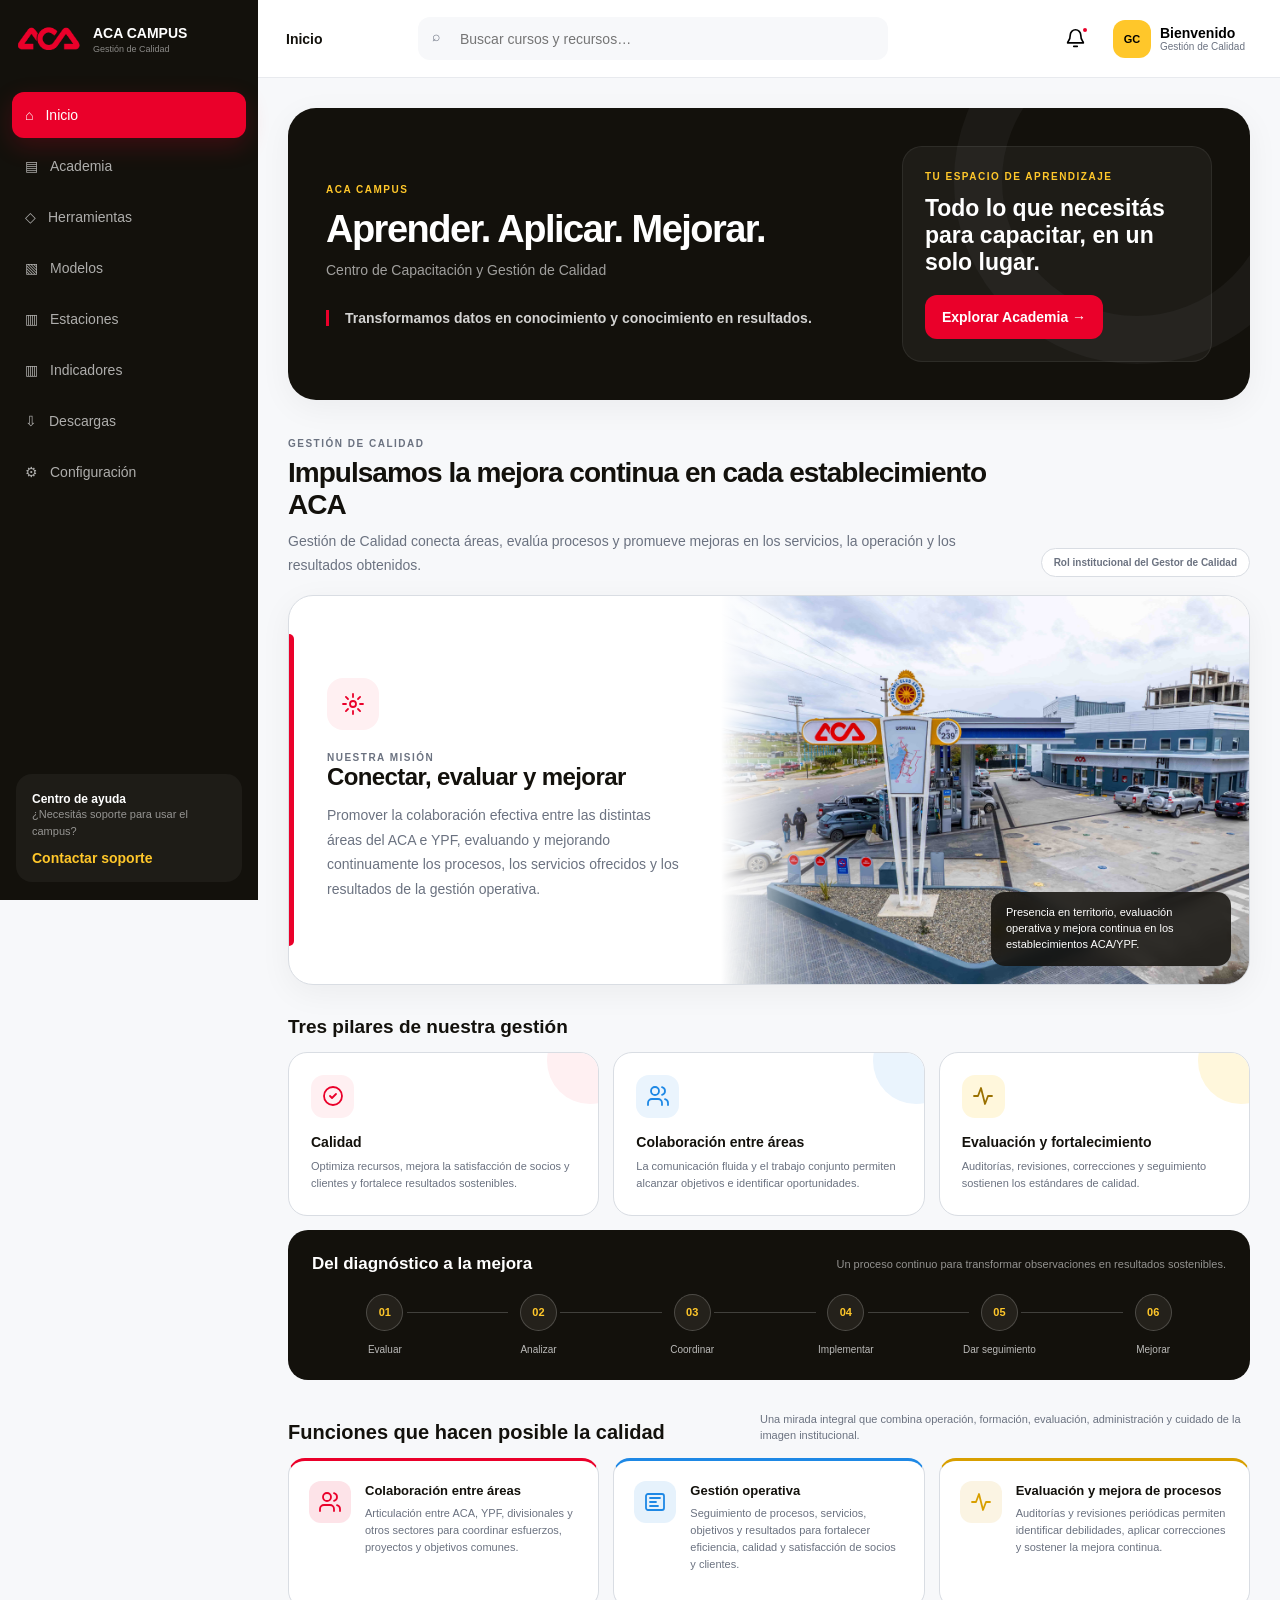
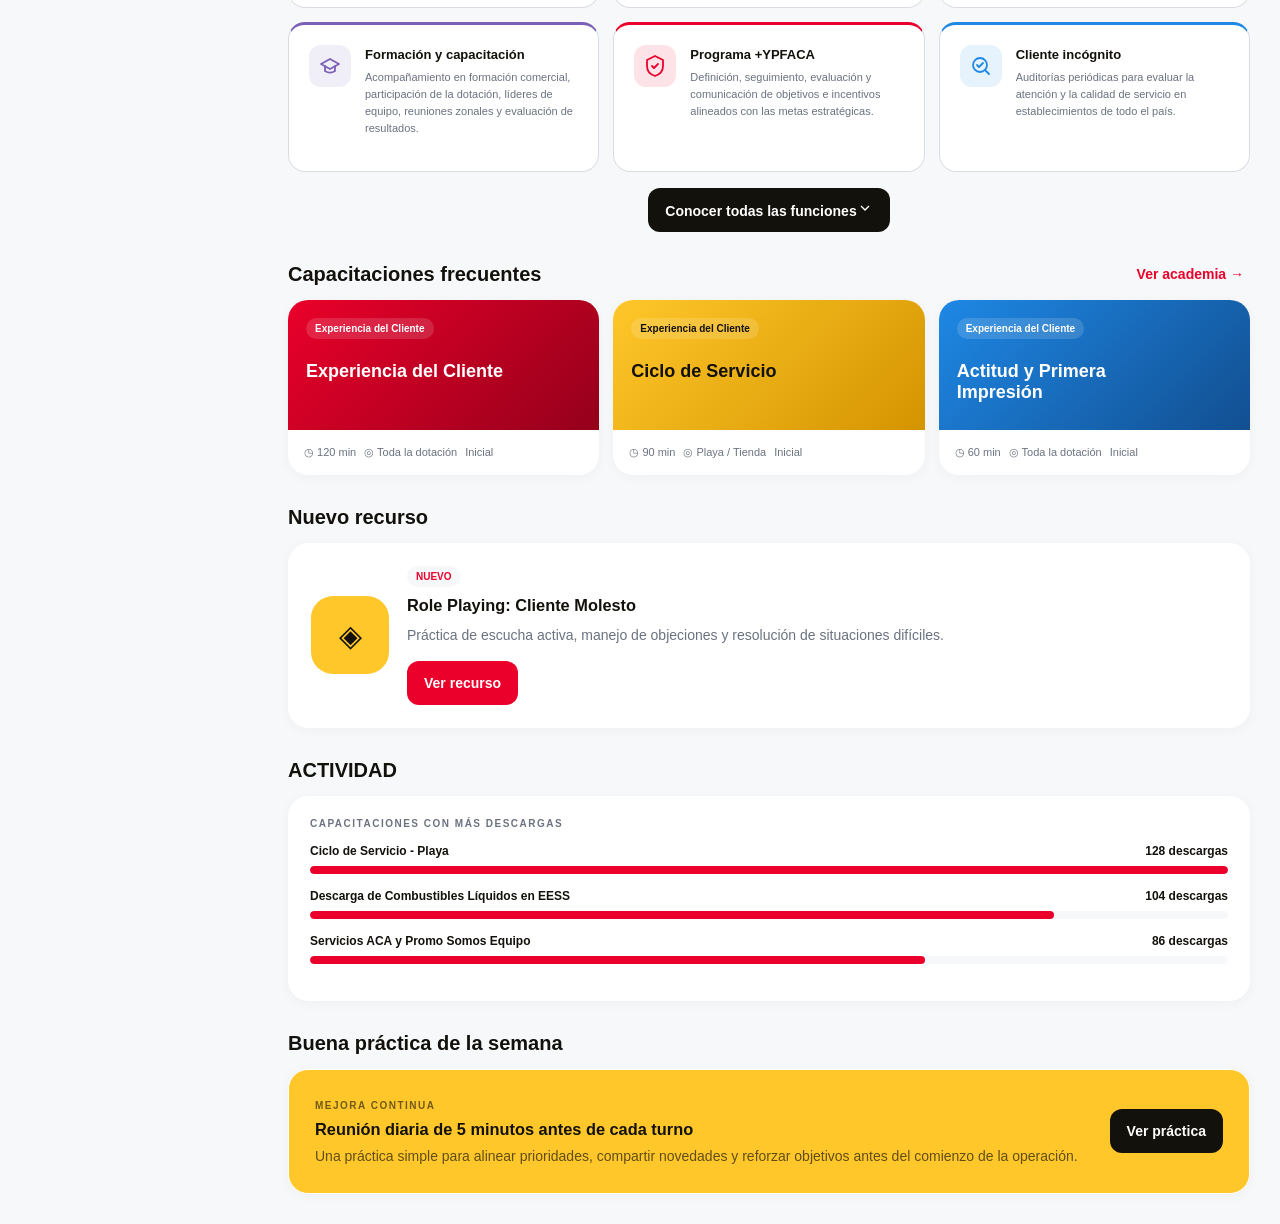
==== commit b730c55d: "Actualizar caché de la imagen de Inicio" ====
--- a/index.html
+++ b/index.html
@@ -8,7 +8,7 @@
 <div class="overlay" id="overlay"></div><aside class="sidebar" id="sidebar"><div class="brand"><span class="logo-slot"><img src="logo.png" alt="Automóvil Club Argentino"></span><div><b>ACA CAMPUS</b><small>Gestión de Calidad</small></div></div><nav class="nav" id="nav" aria-label="Navegación principal"></nav><div class="help"><b>Centro de ayuda</b><p>¿Necesitás soporte para usar el campus?</p><button data-toast="Solicitud de soporte registrada">Contactar soporte</button></div></aside>
 <header class="header"><button class="icon-btn menu" id="menu" aria-label="Abrir menú">☰</button><b class="section-name" id="sectionName">Inicio</b><div class="search"><span class="icon">⌕</span><input id="search" aria-label="Buscar capacitaciones y herramientas" placeholder="Buscar cursos y recursos…" autocomplete="off"><div class="search-results" id="results"></div></div><div class="head-actions"><button class="icon-btn notification-button" id="notificationButton" aria-label="Abrir novedades" aria-expanded="false" aria-controls="notificationPanel"><svg class="icon" viewBox="0 0 24 24" aria-hidden="true"><path d="M18 8a6 6 0 0 0-12 0c0 7-3 7-3 9h18c0-2-3-2-3-9"></path><path d="M10 21h4"></path></svg><i class="dot" id="notificationDot"></i></button><section class="notification-panel" id="notificationPanel" aria-label="Novedades"><div class="notification-head"><h2>Novedades</h2><span class="badge">3 nuevas</span></div><article class="notification-item"><i class="notification-mark"></i><div><b>Nueva capacitación disponible</b><p>Experiencia del Cliente</p><time>Hace 2 días</time></div></article><article class="notification-item"><i class="notification-mark"></i><div><b>Nuevo recurso</b><p>Role Playing – Cliente Molesto</p><time>Hace 3 días</time></div></article><article class="notification-item"><i class="notification-mark"></i><div><b>Material actualizado</b><p>Ciclo de Servicio</p><time>Hace 5 días</time></div></article><button class="notification-all" data-toast="Todas las novedades están al día">Ver todas las novedades</button></section><button class="profile" data-toast="Gestión de Calidad"><span class="avatar">GC</span><div><b>Bienvenido</b><small>Gestión de Calidad</small></div></button></div></header><main class="main" id="app"></main>
 <div class="modal-wrap" id="modal" role="dialog" aria-modal="true" aria-labelledby="modalTitle"><div class="modal"><div class="modal-head"><button class="close" aria-label="Cerrar detalle">×</button><span class="eyebrow" style="color:var(--yellow)">Ficha de capacitación</span><h2 id="modalTitle"></h2><div class="meta" id="modalMeta"></div></div><div class="modal-body" id="modalBody"></div></div></div><div class="toast" id="toast" role="status" aria-live="polite"></div>
-<script src="academy-data.js?v=20260818-3"></script><script src="home-quality.js"></script>
+<script src="academy-data.js?v=20260818-3"></script><script src="home-quality.js?v=20260818-2"></script>
 <script>
 'use strict';
 const icons={home:'⌂',academy:'▤',tools:'◇',models:'▧',stations:'▥',indicators:'▥',downloads:'⇩',settings:'⚙'};
